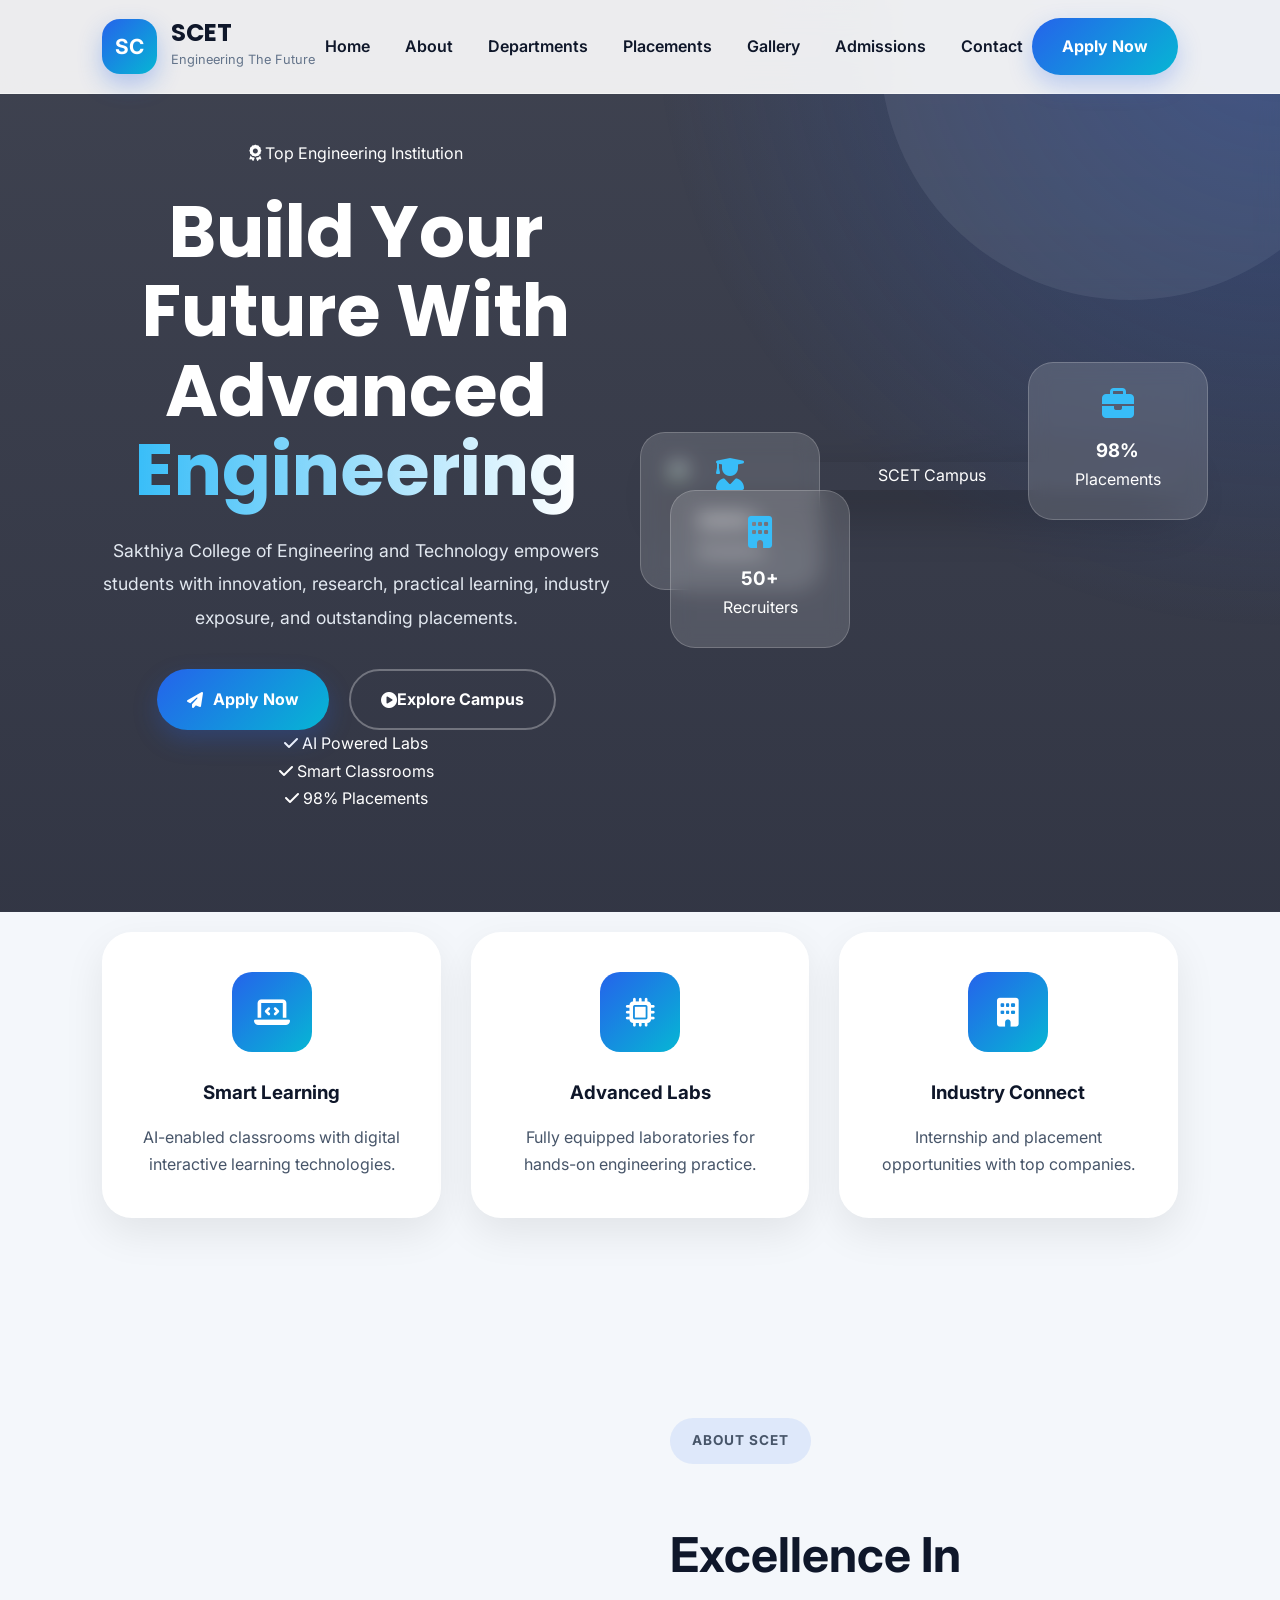
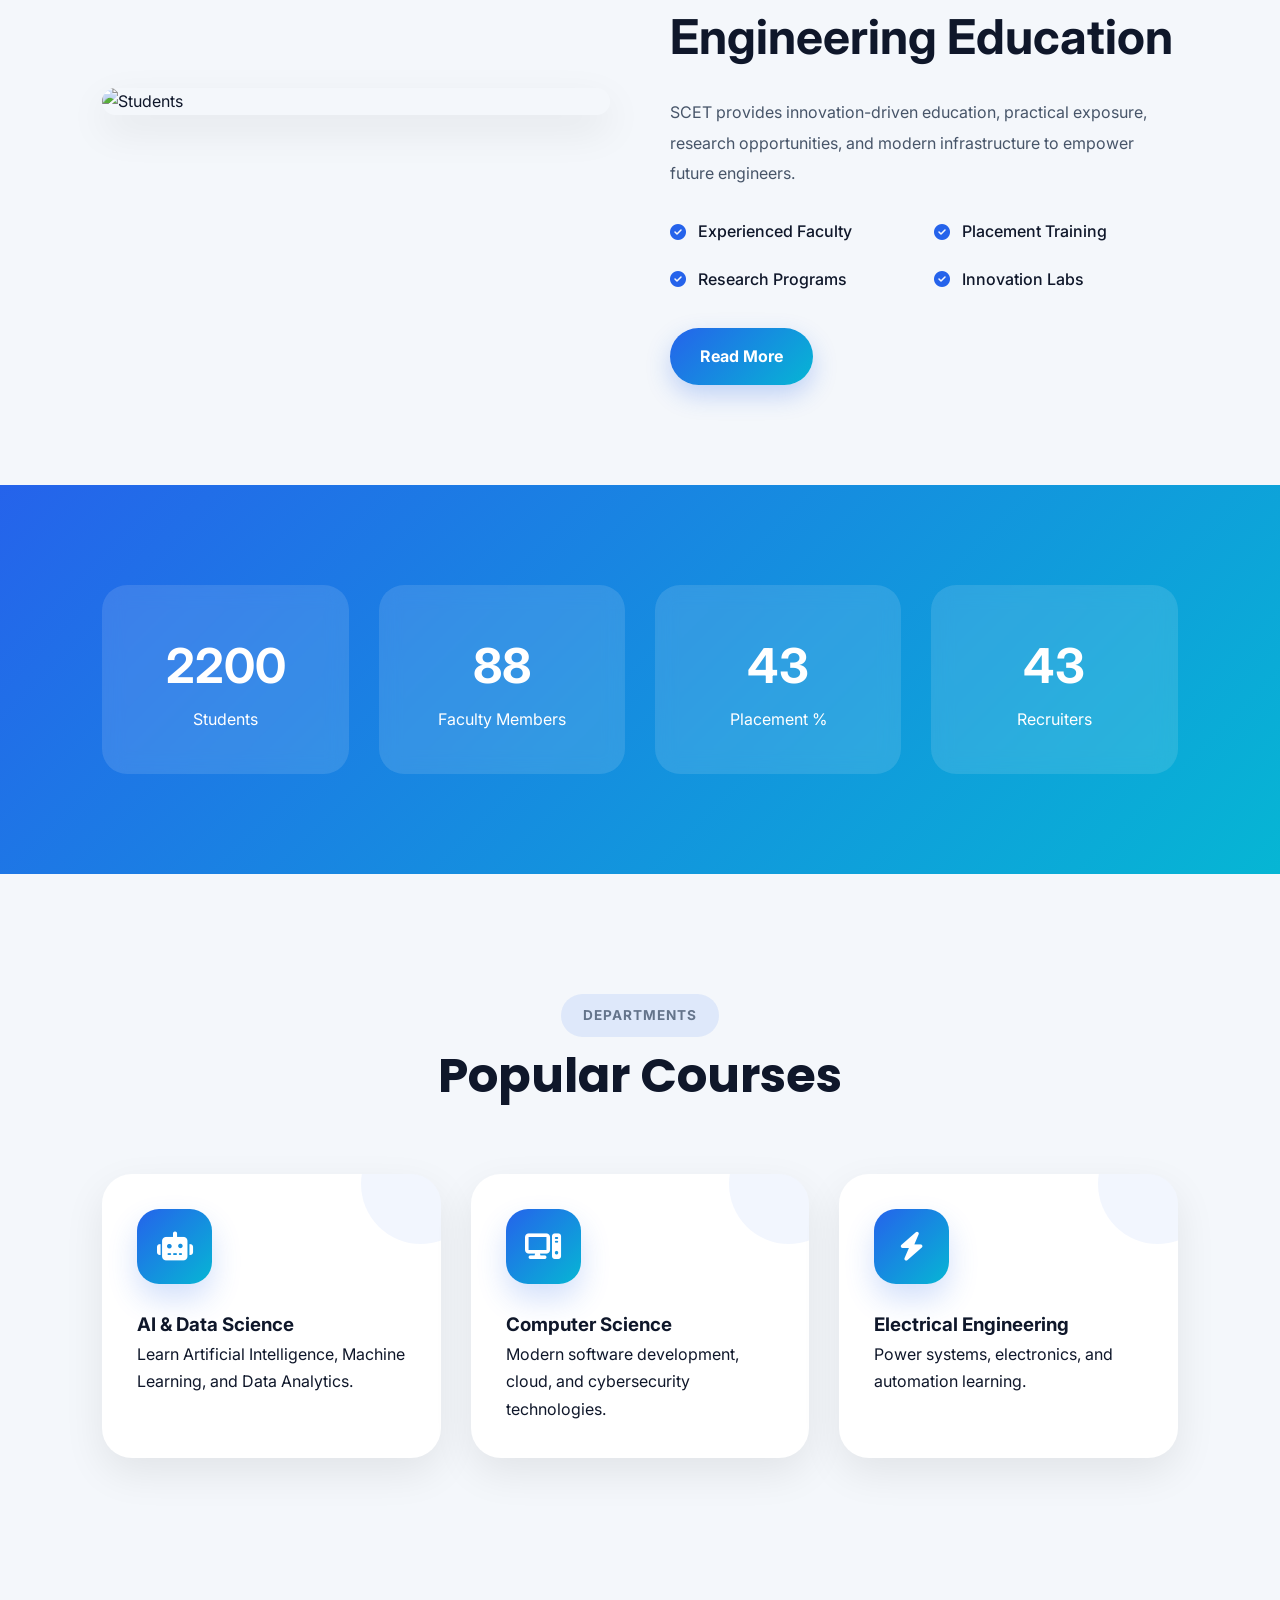
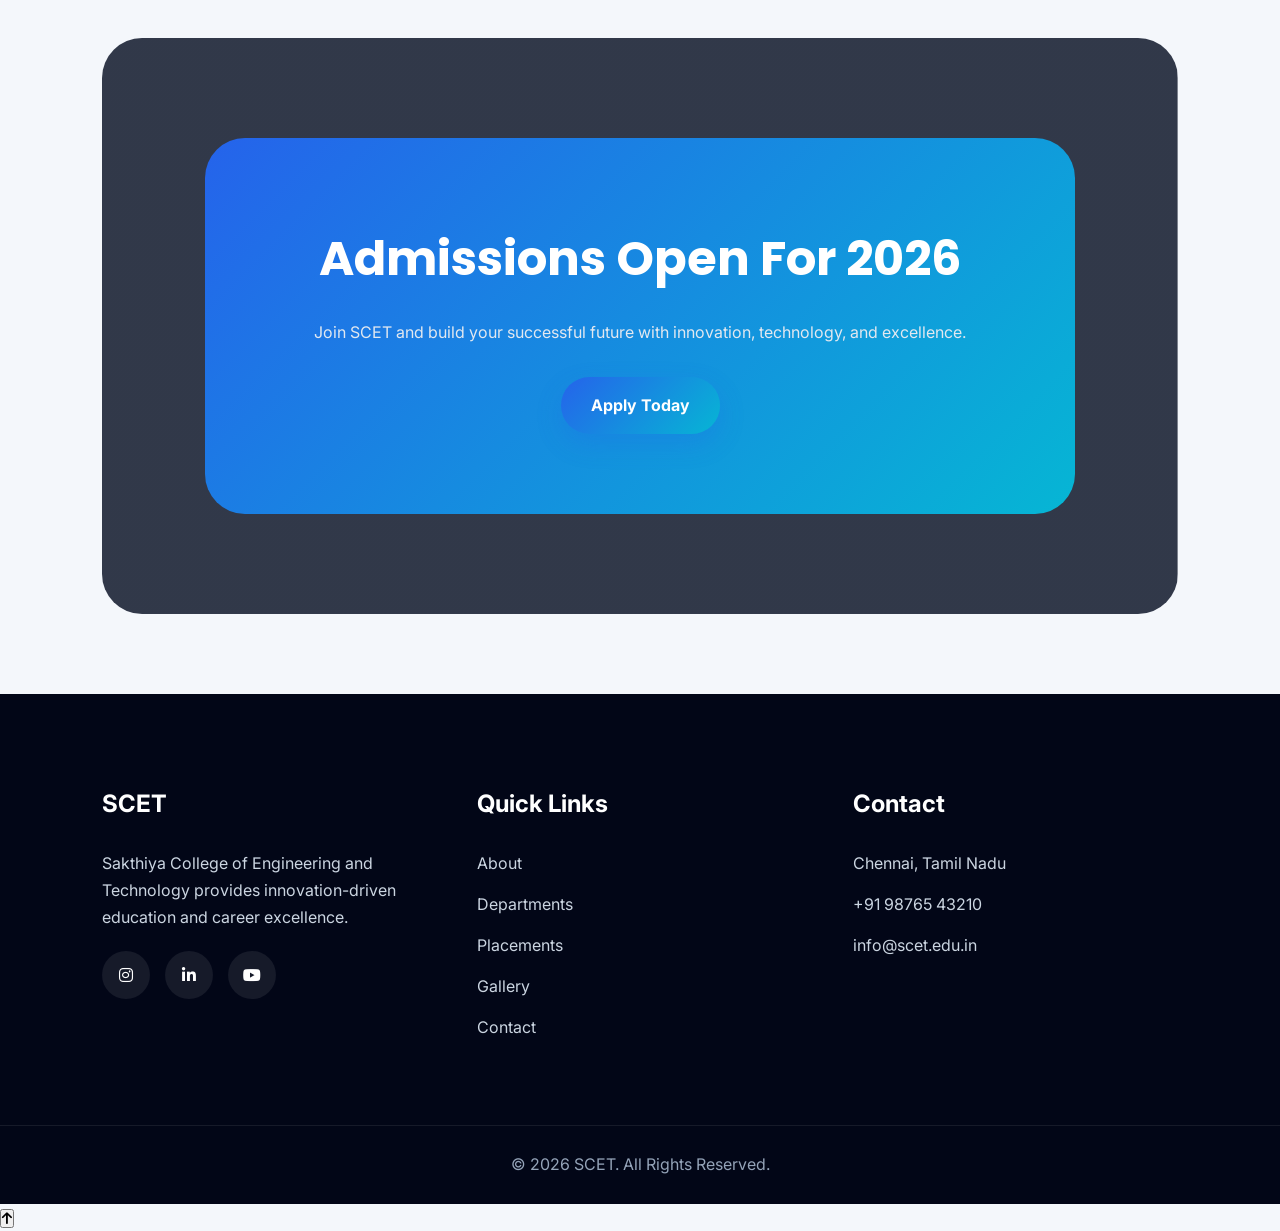
==== index.html @ e30949da "Add files via upload" ====
<!DOCTYPE html>
<html lang="en">

<head>

    <meta charset="UTF-8">

    <meta name="viewport"
        content="width=device-width, initial-scale=1.0">

    <title>SCET | Engineering The Future</title>

    <!-- GOOGLE FONTS -->

    <link rel="preconnect"
        href="https://fonts.googleapis.com">

    <link rel="preconnect"
        href="https://fonts.gstatic.com"
        crossorigin>

    <link href="https://fonts.googleapis.com/css2?family=Inter:wght@300;400;500;600;700;800&family=Poppins:wght@400;500;600;700;800&display=swap"
        rel="stylesheet">

    <!-- FONT AWESOME -->

    <link rel="stylesheet"
        href="https://cdnjs.cloudflare.com/ajax/libs/font-awesome/6.5.2/css/all.min.css">

    <!-- CSS -->

    <link rel="stylesheet"
        href="style.css">

</head>

<body>

    <!-- ================= LOADER ================= -->

    <div id="loader">

        <div class="loader-content">

            <div class="loader-circle"></div>

            <h2>SCET</h2>

        </div>

    </div>



    <!-- ================= HEADER ================= -->

    <header>

        <nav>

            <!-- LOGO -->

            <div class="logo">

                <div class="logo-circle">
                    SC
                </div>

                <div class="logo-text">

                    <h2>SCET</h2>

                    <span>Engineering The Future</span>

                </div>

            </div>

            <!-- NAVIGATION -->

            <ul class="nav-links">

                <li>
                    <a href="index.html"
                        class="active">
                        Home
                    </a>
                </li>

                <li>
                    <a href="about.html">
                        About
                    </a>
                </li>

                <li>
                    <a href="departments.html">
                        Departments
                    </a>
                </li>

                <li>
                    <a href="placements.html">
                        Placements
                    </a>
                </li>

                <li>
                    <a href="gallery.html">
                        Gallery
                    </a>
                </li>

                <li>
                    <a href="admissions.html">
                        Admissions
                    </a>
                </li>

                <li>
                    <a href="contact.html">
                        Contact
                    </a>
                </li>

            </ul>

            <!-- RIGHT -->

            <div class="nav-right">

                <a href="admissions.html"
                    class="nav-btn">

                    Apply Now

                </a>

                <div class="menu-toggle">

                    <i class="fa-solid fa-bars"></i>

                </div>

            </div>

        </nav>

    </header>



    <!-- ================= HERO ================= -->

    <section class="hero">

        <div class="hero-overlay"></div>

        <div class="hero-shape shape1"></div>

        <div class="hero-shape shape2"></div>

        <div class="hero-container">

            <!-- LEFT -->

            <div class="hero-content fade-up">

                <div class="hero-badge">

                    <i class="fa-solid fa-award"></i>

                    Top Engineering Institution

                </div>

                <h1>

                    Build Your Future
                    With Advanced
                    <span class="typing">
                        Engineering
                    </span>

                </h1>

                <p class="hero-description">

                    Sakthiya College of Engineering and Technology
                    empowers students with innovation,
                    research,
                    practical learning,
                    industry exposure,
                    and outstanding placements.

                </p>

                <div class="hero-buttons">

                    <a href="admissions.html"
                        class="primary-btn">

                        <i class="fa-solid fa-paper-plane"></i>

                        Apply Now

                    </a>

                    <a href="about.html"
                        class="secondary-btn">

                        <i class="fa-solid fa-circle-play"></i>

                        Explore Campus

                    </a>

                </div>

                <!-- HERO FEATURES -->

                <div class="hero-mini-features">

                    <div>

                        <i class="fa-solid fa-check"></i>

                        AI Powered Labs

                    </div>

                    <div>

                        <i class="fa-solid fa-check"></i>

                        Smart Classrooms

                    </div>

                    <div>

                        <i class="fa-solid fa-check"></i>

                        98% Placements

                    </div>

                </div>

            </div>



            <!-- RIGHT -->

            <div class="hero-image fade-up">

                <img src="https://images.unsplash.com/photo-1562774053-701939374585?q=80&w=1400&auto=format&fit=crop"
                    alt="SCET Campus">

                <!-- FLOATING CARD 1 -->

                <div class="glass-card card1">

                    <i class="fa-solid fa-user-graduate"></i>

                    <h3>
                        5000+
                    </h3>

                    <p>
                        Students
                    </p>

                </div>

                <!-- FLOATING CARD 2 -->

                <div class="glass-card card2">

                    <i class="fa-solid fa-briefcase"></i>

                    <h3>
                        98%
                    </h3>

                    <p>
                        Placements
                    </p>

                </div>

                <!-- FLOATING CARD 3 -->

                <div class="glass-card card3">

                    <i class="fa-solid fa-building"></i>

                    <h3>
                        50+
                    </h3>

                    <p>
                        Recruiters
                    </p>

                </div>

            </div>

        </div>

    </section>



    <!-- ================= FEATURES ================= -->

    <section class="features-section">

        <div class="feature-card fade-up">

            <div class="feature-icon">

                <i class="fa-solid fa-laptop-code"></i>

            </div>

            <h3>
                Smart Learning
            </h3>

            <p>

                AI-enabled classrooms with digital
                interactive learning technologies.

            </p>

        </div>

        <div class="feature-card fade-up">

            <div class="feature-icon">

                <i class="fa-solid fa-microchip"></i>

            </div>

            <h3>
                Advanced Labs
            </h3>

            <p>

                Fully equipped laboratories
                for hands-on engineering practice.

            </p>

        </div>

        <div class="feature-card fade-up">

            <div class="feature-icon">

                <i class="fa-solid fa-building"></i>

            </div>

            <h3>
                Industry Connect
            </h3>

            <p>

                Internship and placement opportunities
                with top companies.

            </p>

        </div>

    </section>



    <!-- ================= ABOUT ================= -->

    <section class="about-section">

        <div class="about-image fade-up">

            <img src="https://images.unsplash.com/photo-1523240795612-9a054b0db644?q=80&w=1200&auto=format&fit=crop"
                alt="Students">

        </div>

        <div class="about-content fade-up">

            <p class="section-tag">

                About SCET

            </p>

            <h2>

                Excellence In
                Engineering Education

            </h2>

            <p>

                SCET provides innovation-driven education,
                practical exposure,
                research opportunities,
                and modern infrastructure
                to empower future engineers.

            </p>

            <div class="about-list">

                <div>

                    <i class="fa-solid fa-circle-check"></i>

                    Experienced Faculty

                </div>

                <div>

                    <i class="fa-solid fa-circle-check"></i>

                    Placement Training

                </div>

                <div>

                    <i class="fa-solid fa-circle-check"></i>

                    Research Programs

                </div>

                <div>

                    <i class="fa-solid fa-circle-check"></i>

                    Innovation Labs

                </div>

            </div>

            <a href="about.html"
                class="primary-btn">

                Read More

            </a>

        </div>

    </section>



    <!-- ================= STATS ================= -->

    <section class="stats-section">

        <div class="stat-card fade-up">

            <h2 class="counter"
                data-target="5000">
                0
            </h2>

            <p>
                Students
            </p>

        </div>

        <div class="stat-card fade-up">

            <h2 class="counter"
                data-target="120">
                0
            </h2>

            <p>
                Faculty Members
            </p>

        </div>

        <div class="stat-card fade-up">

            <h2 class="counter"
                data-target="98">
                0
            </h2>

            <p>
                Placement %
            </p>

        </div>

        <div class="stat-card fade-up">

            <h2 class="counter"
                data-target="50">
                0
            </h2>

            <p>
                Recruiters
            </p>

        </div>

    </section>



    <!-- ================= COURSES ================= -->

    <section class="courses-section">

        <div class="section-header fade-up">

            <p class="section-tag">

                Departments

            </p>

            <h2>

                Popular Courses

            </h2>

        </div>

        <div class="courses-grid">

            <div class="course-card fade-up">

                <i class="fa-solid fa-robot"></i>

                <h3>
                    AI & Data Science
                </h3>

                <p>

                    Learn Artificial Intelligence,
                    Machine Learning,
                    and Data Analytics.

                </p>

            </div>

            <div class="course-card fade-up">

                <i class="fa-solid fa-computer"></i>

                <h3>
                    Computer Science
                </h3>

                <p>

                    Modern software development,
                    cloud,
                    and cybersecurity technologies.

                </p>

            </div>

            <div class="course-card fade-up">

                <i class="fa-solid fa-bolt"></i>

                <h3>
                    Electrical Engineering
                </h3>

                <p>

                    Power systems,
                    electronics,
                    and automation learning.

                </p>

            </div>

        </div>

    </section>



    <!-- ================= CTA ================= -->

    <section class="cta-section">

        <div class="cta-content fade-up">

            <h2>

                Admissions Open For 2026

            </h2>

            <p>

                Join SCET and build your successful future
                with innovation,
                technology,
                and excellence.

            </p>

            <a href="admissions.html"
                class="primary-btn">

                Apply Today

            </a>

        </div>

    </section>



    <!-- ================= FOOTER ================= -->

    <footer>

        <div class="footer-container">

            <!-- BOX -->

            <div class="footer-box">

                <h3>
                    SCET
                </h3>

                <p>

                    Sakthiya College of Engineering
                    and Technology provides
                    innovation-driven education
                    and career excellence.

                </p>

                <div class="social-icons">

                    <a href="https://www.instagram.com/sakthiya_dellibabu/">

                        <i class="fa-brands fa-instagram"></i>

                    </a>

                    <a href="https://www.linkedin.com/in/sakthiya-d-83a5b3386/">

                        <i class="fa-brands fa-linkedin-in"></i>

                    </a>

                    <a href="https://www.youtube.com/channel/UCGmQo13iZ839QArNrKTA0Eg">

                        <i class="fa-brands fa-youtube"></i>

                    </a>

                </div>

            </div>

            <!-- BOX -->

            <div class="footer-box">

                <h3>
                    Quick Links
                </h3>

                <a href="about.html">
                    About
                </a>

                <a href="departments.html">
                    Departments
                </a>

                <a href="placements.html">
                    Placements
                </a>

                <a href="gallery.html">
                    Gallery
                </a>

                <a href="contact.html">
                    Contact
                </a>

            </div>

            <!-- BOX -->

            <div class="footer-box">

                <h3>
                    Contact
                </h3>

                <p>
                    Chennai, Tamil Nadu
                </p>

                <p>
                    +91 98765 43210
                </p>

                <p>
                    info@scet.edu.in
                </p>

            </div>

        </div>

        <div class="footer-bottom">

            © <span id="year"></span>
            SCET. All Rights Reserved.

        </div>

    </footer>



    <!-- ================= SCROLL TOP ================= -->

    <button class="scroll-top">

        <i class="fa-solid fa-arrow-up"></i>

    </button>



    <!-- ================= JS ================= -->

    <script src="script.js"></script>

</body>

</html>
---- style.css ----
/* =========================================
   GOOGLE FONTS
========================================= */

@import url('https://fonts.googleapis.com/css2?family=Inter:wght@300;400;500;600;700;800&family=Poppins:wght@400;500;600;700;800&display=swap');



/* =========================================
   RESET
========================================= */

*{

    margin:0;

    padding:0;

    box-sizing:border-box;

    scroll-behavior:smooth;

}

html{

    overflow-x:hidden;

}

body{

    font-family:'Inter',sans-serif;

    background:#f8fafc;

    color:#0f172a;

    overflow-x:hidden;

    line-height:1.7;

}



/* =========================================
   ROOT
========================================= */

:root{

    --primary:#2563eb;

    --secondary:#0f172a;

    --white:#ffffff;

    --light:#f8fafc;

    --gray:#64748b;

    --border:#e2e8f0;

    --gradient:linear-gradient(135deg,#2563eb,#06b6d4);

    --shadow:0 15px 40px rgba(0,0,0,0.08);

}



/* =========================================
   GLOBAL
========================================= */

img{

    width:100%;

    display:block;

}

a{

    text-decoration:none;

}

ul{

    list-style:none;

}

section{

    padding:100px 8%;

}

.section-header{

    text-align:center;

    margin-bottom:70px;

}

.section-header h2{

    font-size:3rem;

    font-family:'Poppins',sans-serif;

    margin-top:10px;

}

.section-tag{

    display:inline-block;

    padding:10px 22px;

    border-radius:50px;

    background:rgba(37,99,235,0.1);

    color:var(--primary);

    font-size:0.9rem;

    font-weight:700;

    letter-spacing:1px;

    text-transform:uppercase;

}



/* =========================================
   HEADER
========================================= */

header{

    width:100%;

    position:fixed;

    top:0;

    left:0;

    z-index:1000;

    background:rgba(255,255,255,0.92);

    backdrop-filter:blur(14px);

    border-bottom:1px solid rgba(0,0,0,0.05);

    transition:0.4s;

}

header.scrolled{

    box-shadow:0 10px 30px rgba(0,0,0,0.08);

}

nav{

    display:flex;

    align-items:center;

    justify-content:space-between;

    padding:18px 8%;

}



/* =========================================
   LOGO
========================================= */

.logo{

    display:flex;

    align-items:center;

    gap:14px;

}

.logo-circle{

    width:58px;

    height:58px;

    border-radius:50%;

    background:var(--gradient);

    color:#fff;

    display:flex;

    align-items:center;

    justify-content:center;

    font-size:1.5rem;

    font-weight:700;

    box-shadow:0 12px 25px rgba(37,99,235,0.3);

}

.logo-text h2{

    font-size:2rem;

    line-height:1;

    font-family:'Poppins',sans-serif;

}

.logo-text span{

    color:var(--gray);

    font-size:0.95rem;

}



/* =========================================
   NAVIGATION
========================================= */

.nav-links{

    display:flex;

    align-items:center;

    gap:35px;

}

.nav-links a{

    color:var(--secondary);

    font-weight:600;

    transition:0.3s;

    position:relative;

}

.nav-links a:hover,

.nav-links a.active{

    color:var(--primary);

}

.nav-links a::after{

    content:"";

    position:absolute;

    left:0;

    bottom:-6px;

    width:0;

    height:2px;

    background:var(--primary);

    transition:0.4s;

}

.nav-links a:hover::after,

.nav-links a.active::after{

    width:100%;

}



/* =========================================
   BUTTONS
========================================= */

.primary-btn,

.nav-btn{

    display:inline-flex;

    align-items:center;

    justify-content:center;

    padding:15px 34px;

    border:none;

    border-radius:50px;

    background:var(--gradient);

    color:#fff;

    font-weight:600;

    cursor:pointer;

    transition:0.4s;

    position:relative;

    overflow:hidden;

}

.primary-btn:hover,

.nav-btn:hover{

    transform:translateY(-4px);

    box-shadow:0 15px 30px rgba(37,99,235,0.3);

}

.secondary-btn{

    padding:14px 32px;

    border-radius:50px;

    border:2px solid rgba(255,255,255,0.3);

    color:#fff;

    font-weight:600;

    transition:0.4s;

}

.secondary-btn:hover{

    background:#fff;

    color:#0f172a;

}



/* =========================================
   MOBILE MENU
========================================= */

.menu-toggle{

    display:none;

    font-size:1.8rem;

    cursor:pointer;

}



/* =========================================
   HERO
========================================= */

.hero{

    min-height:100vh;

    display:flex;

    align-items:center;

    justify-content:center;

    text-align:center;

    position:relative;

    overflow:hidden;

    padding-top:120px;

    background:
    linear-gradient(rgba(2,6,23,0.75),rgba(2,6,23,0.75)),
    url('https://images.unsplash.com/photo-1562774053-701939374585?q=80&w=1600&auto=format&fit=crop');

    background-size:cover;

    background-position:center;

    color:#fff;

}

.hero-content{

    max-width:900px;

    animation:fadeUp 1s ease;

}

.hero-content h1{

    font-size:5rem;

    line-height:1.1;

    margin:25px 0;

    font-family:'Poppins',sans-serif;

}

.hero-content h1 span{

    background:linear-gradient(135deg,#38bdf8,#2563eb);

    -webkit-background-clip:text;

    background-clip:text;

    -webkit-text-fill-color:transparent;

}

.hero-content p{

    max-width:750px;

    margin:auto;

    font-size:1.2rem;

    color:#e2e8f0;

    margin-bottom:40px;

}

.hero-buttons{

    display:flex;

    justify-content:center;

    gap:20px;

    flex-wrap:wrap;

}



/* =========================================
   PAGE HERO
========================================= */

.page-hero{

    padding-top:180px;

    padding-bottom:120px;

    background:var(--gradient);

    text-align:center;

    color:#fff;

}

.page-hero h1{

    font-size:4rem;

    margin:20px 0;

    font-family:'Poppins',sans-serif;

}

.page-hero p{

    max-width:700px;

    margin:auto;

}



/* =========================================
   GRIDS
========================================= */

.department-grid,

.process-grid,

.courses-grid,

.scholarship-grid,

.gallery-grid,

.faq-container,

.success-grid,

.recruiters-grid{

    display:grid;

    grid-template-columns:repeat(auto-fit,minmax(280px,1fr));

    gap:30px;

}



/* =========================================
   CARDS
========================================= */

.department-card,

.process-card,

.course-card,

.scholarship-card,

.faq-card,

.success-card,

.recruiter-card,

.gallery-card{

    background:#fff;

    border-radius:25px;

    padding:35px;

    box-shadow:var(--shadow);

    transition:0.4s;

}

.department-card:hover,

.process-card:hover,

.course-card:hover,

.scholarship-card:hover,

.faq-card:hover,

.success-card:hover,

.recruiter-card:hover{

    transform:translateY(-10px);

}



/* =========================================
   ICONS
========================================= */

.department-card i,

.process-card i,

.course-card i,

.scholarship-card i{

    width:75px;

    height:75px;

    border-radius:20px;

    background:var(--gradient);

    color:#fff;

    display:flex;

    align-items:center;

    justify-content:center;

    font-size:1.8rem;

    margin-bottom:25px;

}



/* =========================================
   ABOUT / CONTACT / ELIGIBILITY
========================================= */

.about-main-container,

.contact-container,

.eligibility-container{

    display:grid;

    grid-template-columns:repeat(auto-fit,minmax(320px,1fr));

    gap:50px;

    align-items:center;

}

.about-main-image img,

.eligibility-image img{

    border-radius:30px;

    box-shadow:var(--shadow);

}



/* =========================================
   FORMS
========================================= */

form{

    display:flex;

    flex-direction:column;

    gap:20px;

}

input,

textarea,

select{

    width:100%;

    padding:16px 20px;

    border:1px solid var(--border);

    border-radius:16px;

    outline:none;

    font-size:1rem;

    transition:0.3s;

}

input:focus,

textarea:focus,

select:focus{

    border-color:var(--primary);

    box-shadow:0 0 0 4px rgba(37,99,235,0.1);

}

.contact-form-box,

.application-form-box{

    background:#fff;

    padding:45px;

    border-radius:30px;

    box-shadow:var(--shadow);

}



/* =========================================
   CONTACT ITEMS
========================================= */

.contact-item{

    display:flex;

    gap:20px;

    margin-top:30px;

}

.contact-item i{

    width:65px;

    height:65px;

    border-radius:50%;

    background:var(--gradient);

    color:#fff;

    display:flex;

    align-items:center;

    justify-content:center;

    font-size:1.3rem;

}



/* =========================================
   GALLERY
========================================= */

.gallery-card{

    overflow:hidden;

    position:relative;

    padding:0;

}

.gallery-card img{

    height:320px;

    object-fit:cover;

    transition:0.5s;

}

.gallery-card:hover img{

    transform:scale(1.1);

}



/* =========================================
   CTA
========================================= */

.cta-section{

    background:var(--gradient);

    color:#fff;

    text-align:center;

    border-radius:40px;

    margin:80px 8%;

}

.cta-content h2{

    font-size:3rem;

    margin-bottom:20px;

}

.cta-content p{

    max-width:700px;

    margin:auto auto 30px;

}



/* =========================================
   FOOTER
========================================= */

footer{

    background:#0f172a;

    color:#fff;

    padding-top:90px;

}

.footer-container{

    display:grid;

    grid-template-columns:repeat(auto-fit,minmax(220px,1fr));

    gap:40px;

    padding:0 8% 60px;

}

.footer-box h3{

    margin-bottom:20px;

    font-size:1.5rem;

}

.footer-box p,

.footer-box a{

    color:#cbd5e1;

    margin-bottom:12px;

    display:block;

    transition:0.3s;

}

.footer-box a:hover{

    color:#fff;

    padding-left:5px;

}

.social-icons{

    display:flex;

    gap:15px;

    margin-top:20px;

}

.social-icons a{

    width:45px;

    height:45px;

    border-radius:50%;

    background:rgba(255,255,255,0.1);

    display:flex;

    align-items:center;

    justify-content:center;

    color:#fff;

    transition:0.3s;

}

.social-icons a:hover{

    background:var(--primary);

    transform:translateY(-5px);

}

.footer-bottom{

    border-top:1px solid rgba(255,255,255,0.1);

    text-align:center;

    padding:25px;

    color:#94a3b8;

}



/* =========================================
   ANIMATION
========================================= */

@keyframes fadeUp{

    from{

        opacity:0;

        transform:translateY(40px);

    }

    to{

        opacity:1;

        transform:translateY(0);

    }

}



/* =========================================
   RESPONSIVE
========================================= */

@media(max-width:992px){

    .nav-links{

        position:absolute;

        top:100%;

        right:-100%;

        width:280px;

        background:#fff;

        flex-direction:column;

        padding:40px;

        gap:25px;

        box-shadow:var(--shadow);

        transition:0.4s;

    }

    .nav-links.active{

        right:0;

    }

    .menu-toggle{

        display:block;

    }

    .nav-btn{

        display:none;

    }

    .hero-content h1{

        font-size:3.5rem;

    }

    .page-hero h1{

        font-size:3rem;

    }

}



@media(max-width:768px){

    section{

        padding:80px 6%;

    }

    .hero{

        padding-top:140px;

    }

    .hero-content h1{

        font-size:2.7rem;

    }

    .hero-content p{

        font-size:1rem;

    }

    .page-hero h1{

        font-size:2.4rem;

    }

    .cta-content h2{

        font-size:2.2rem;

    }

}



@media(max-width:576px){

    .hero-content h1{

        font-size:2.2rem;

    }

    .section-header h2{

        font-size:2rem;

    }

    .cta-content h2{

        font-size:1.8rem;

    }

    .contact-form-box,

    .application-form-box,

    .department-card,

    .process-card,

    .course-card,

    .scholarship-card{

        padding:25px;

    }

}

/* ================= GOOGLE FONT ================= */

@import url('https://fonts.googleapis.com/css2?family=Poppins:wght@300;400;500;600;700;800&display=swap');



/* ================= RESET ================= */

*{
    margin:0;
    padding:0;
    box-sizing:border-box;
    scroll-behavior:smooth;
}



/* ================= ROOT ================= */

:root{

    --primary:#2563eb;

    --secondary:#0f172a;

    --white:#ffffff;

    --light:#f8fafc;

    --text:#475569;

    --border:#e2e8f0;

    --gradient:linear-gradient(135deg,#2563eb,#06b6d4);

    --shadow:0 10px 30px rgba(0,0,0,0.1);

}



/* ================= BODY ================= */

body{

    font-family:'Poppins',sans-serif;

    background:var(--light);

    color:var(--secondary);

    overflow-x:hidden;

}



/* ================= GLOBAL ================= */

img{

    width:100%;

    display:block;

}

a{

    text-decoration:none;

}

ul{

    list-style:none;

}

section{

    padding:100px 8%;

}



/* ================= HEADER ================= */

.header{

    position:fixed;

    top:0;

    left:0;

    width:100%;

    z-index:1000;

    background:rgba(255,255,255,0.92);

    backdrop-filter:blur(10px);

    border-bottom:1px solid rgba(255,255,255,0.2);

}

.navbar{

    display:flex;

    align-items:center;

    justify-content:space-between;

    padding:18px 8%;

}



/* ================= LOGO ================= */

.logo{

    display:flex;

    align-items:center;

    gap:14px;

}

.logo-circle{

    width:55px;

    height:55px;

    border-radius:50%;

    background:var(--gradient);

    display:flex;

    align-items:center;

    justify-content:center;

    color:white;

    font-weight:700;

    font-size:1.3rem;

}

.logo-text h2{

    font-size:1.7rem;

}

.logo-text span{

    color:var(--text);

    font-size:0.9rem;

}



/* ================= NAV LINKS ================= */

.nav-links{

    display:flex;

    gap:35px;

}

.nav-links a{

    color:var(--secondary);

    font-weight:600;

    transition:0.3s;

    position:relative;

}

.nav-links a::after{

    content:"";

    position:absolute;

    width:0;

    height:2px;

    background:var(--primary);

    left:0;

    bottom:-6px;

    transition:0.3s;

}

.nav-links a:hover::after,
.nav-links a.active::after{

    width:100%;

}

.nav-links a:hover,
.nav-links a.active{

    color:var(--primary);

}



/* ================= BUTTONS ================= */

.nav-btn,
.primary-btn,
.secondary-btn{

    padding:14px 32px;

    border-radius:50px;

    display:inline-block;

    font-weight:600;

    transition:0.4s;

}

.nav-btn,
.primary-btn{

    background:var(--gradient);

    color:white;

}

.secondary-btn{

    border:2px solid white;

    color:white;

}

.nav-btn:hover,
.primary-btn:hover{

    transform:translateY(-5px);

    box-shadow:0 10px 25px rgba(37,99,235,0.3);

}

.secondary-btn:hover{

    background:white;

    color:var(--secondary);

}



/* ================= MENU ================= */

.menu-toggle{

    display:none;

    font-size:1.5rem;

    cursor:pointer;

}



/* ================= HERO ================= */

.hero{

    min-height:100vh;

    display:flex;

    align-items:center;

    position:relative;

    overflow:hidden;

    background:linear-gradient(to right,#0f172a,#1e293b);

}

.hero-overlay{

    position:absolute;

    inset:0;

    background:
    radial-gradient(circle at top right,
    rgba(37,99,235,0.3),
    transparent 40%);

}

.hero-container{

    width:100%;

    display:grid;

    grid-template-columns:repeat(auto-fit,minmax(320px,1fr));

    align-items:center;

    gap:60px;

    position:relative;

    z-index:2;

}



/* HERO CONTENT */

.hero-content{

    color:white;

}

.hero-tag{

    display:inline-block;

    background:rgba(255,255,255,0.12);

    padding:10px 20px;

    border-radius:30px;

    margin-bottom:25px;

    backdrop-filter:blur(10px);

}

.hero-content h1{

    font-size:4.5rem;

    line-height:1.2;

    margin-bottom:25px;

}

.hero-content h1 span{

    color:#38bdf8;

}

.hero-description{

    color:#cbd5e1;

    line-height:1.9;

    margin-bottom:35px;

    font-size:1.05rem;

}

.hero-buttons{

    display:flex;

    gap:20px;

    flex-wrap:wrap;

}



/* HERO IMAGE */

.hero-image{

    position:relative;

}

.hero-image img{

    border-radius:35px;

    box-shadow:0 20px 50px rgba(0,0,0,0.3);

}



/* GLASS CARDS */

.glass-card{

    position:absolute;

    background:rgba(255,255,255,0.15);

    backdrop-filter:blur(10px);

    border:1px solid rgba(255,255,255,0.2);

    padding:25px;

    border-radius:25px;

    color:white;

    text-align:center;

    width:180px;

    animation:float 4s ease-in-out infinite;

}

.glass-card i{

    font-size:2rem;

    color:#38bdf8;

    margin-bottom:15px;

}

.card1{

    top:-30px;

    left:-30px;

}

.card2{

    bottom:-30px;

    right:-30px;

}



/* FLOAT */

@keyframes float{

    0%{
        transform:translateY(0);
    }

    50%{
        transform:translateY(-10px);
    }

    100%{
        transform:translateY(0);
    }

}



/* ================= FEATURES ================= */

.features-section{

    display:grid;

    grid-template-columns:repeat(auto-fit,minmax(280px,1fr));

    gap:30px;

    margin-top:-80px;

    position:relative;

    z-index:10;

}

.feature-card{

    background:white;

    padding:40px;

    border-radius:30px;

    box-shadow:var(--shadow);

    transition:0.4s;

    text-align:center;

}

.feature-card:hover{

    transform:translateY(-10px);

}

.feature-card i{

    width:80px;

    height:80px;

    border-radius:20px;

    background:var(--gradient);

    color:white;

    display:flex;

    align-items:center;

    justify-content:center;

    font-size:1.8rem;

    margin:auto auto 25px;

}

.feature-card h3{

    margin-bottom:15px;

}

.feature-card p{

    color:var(--text);

}



/* ================= ABOUT ================= */

.about-section{

    display:grid;

    grid-template-columns:repeat(auto-fit,minmax(320px,1fr));

    gap:60px;

    align-items:center;

}

.about-image img{

    border-radius:30px;

    box-shadow:var(--shadow);

}

.section-tag{

    color:var(--primary);

    font-weight:700;

    letter-spacing:1px;

    text-transform:uppercase;

}

.about-content h2{

    font-size:3rem;

    margin:20px 0;

}

.about-content p{

    color:var(--text);

    line-height:1.9;

    margin-bottom:30px;

}

.about-list{

    display:grid;

    grid-template-columns:repeat(2,1fr);

    gap:20px;

    margin-bottom:35px;

}

.about-list div{

    display:flex;

    align-items:center;

    gap:12px;

    font-weight:500;

}

.about-list i{

    color:var(--primary);

}



/* ================= STATS ================= */

.stats-section{

    background:var(--gradient);

    display:grid;

    grid-template-columns:repeat(auto-fit,minmax(220px,1fr));

    gap:30px;

}

.stat-card{

    text-align:center;

    color:white;

    background:rgba(255,255,255,0.12);

    padding:40px;

    border-radius:25px;

    backdrop-filter:blur(10px);

}

.stat-card h2{

    font-size:3rem;

}



/* ================= CTA ================= */

.cta-section{

    text-align:center;

}

.cta-content{

    background:var(--gradient);

    padding:80px 40px;

    border-radius:40px;

    color:white;

}

.cta-content h2{

    font-size:3rem;

    margin-bottom:20px;

}

.cta-content p{

    max-width:700px;

    margin:auto auto 30px;

}



/* ================= FOOTER ================= */

footer{

    background:#0f172a;

    color:white;

    padding-top:80px;

}

.footer-container{

    display:grid;

    grid-template-columns:repeat(auto-fit,minmax(220px,1fr));

    gap:40px;

    padding:0 8% 60px;

}

.footer-box h3{

    margin-bottom:20px;

}

.footer-box p,
.footer-box a{

    color:#cbd5e1;

    margin-bottom:12px;

    display:block;

}

.footer-box a:hover{

    color:white;

}

.footer-bottom{

    border-top:1px solid rgba(255,255,255,0.1);

    padding:25px;

    text-align:center;

    color:#94a3b8;

}



/* ================= RESPONSIVE ================= */

@media(max-width:992px){

    .nav-links{

        position:absolute;

        top:100%;

        right:-100%;

        flex-direction:column;

        width:280px;

        background:white;

        padding:40px;

        transition:0.4s;

        box-shadow:var(--shadow);

    }

    .nav-links.active{

        right:0;

    }

    .menu-toggle{

        display:block;

    }

    .nav-btn{

        display:none;

    }

    .hero-content h1{

        font-size:3rem;

    }

}



@media(max-width:768px){

    section{

        padding:80px 6%;

    }

    .hero{

        padding-top:120px;

    }

    .hero-content{

        text-align:center;

    }

    .hero-buttons{

        justify-content:center;

    }

    .hero-content h1{

        font-size:2.5rem;

    }

    .about-content h2{

        font-size:2.2rem;

    }

    .cta-content h2{

        font-size:2.2rem;

    }

    .about-list{

        grid-template-columns:1fr;

    }

}



@media(max-width:576px){

    .hero-content h1{

        font-size:2rem;

    }

    .glass-card{

        display:none;

    }

    .cta-content h2{

        font-size:1.8rem;

    }

}

/* =========================================
   GOOGLE FONTS
========================================= */

@import url('https://fonts.googleapis.com/css2?family=Inter:wght@300;400;500;600;700;800&family=Poppins:wght@400;500;600;700;800&display=swap');

/* =========================================
   RESET
========================================= */

*{
    margin:0;
    padding:0;
    box-sizing:border-box;
    scroll-behavior:smooth;
}

html{
    overflow-x:hidden;
}

body{
    font-family:'Inter',sans-serif;
    background:#f4f7fb;
    color:#0f172a;
    overflow-x:hidden;
    line-height:1.7;
}

/* =========================================
   ROOT VARIABLES
========================================= */

:root{

    --primary:#2563eb;
    --secondary:#0f172a;
    --light:#f8fafc;
    --white:#ffffff;
    --gray:#64748b;
    --border:#e2e8f0;

    --gradient:
    linear-gradient(135deg,#2563eb,#06b6d4);

    --shadow:
    0 15px 40px rgba(0,0,0,0.08);

}

/* =========================================
   GLOBAL
========================================= */

img{
    width:100%;
    display:block;
}

a{
    text-decoration:none;
}

ul{
    list-style:none;
}

section{
    padding:100px 8%;
}

.section-header{
    text-align:center;
    margin-bottom:70px;
}

.section-tag{
    display:inline-block;
    background:rgba(37,99,235,0.1);
    color:var(--primary);
    padding:10px 22px;
    border-radius:50px;
    font-size:0.85rem;
    font-weight:700;
    text-transform:uppercase;
    letter-spacing:1px;
    margin-bottom:18px;
}

.section-header h2{
    font-size:3rem;
    font-family:'Poppins',sans-serif;
    line-height:1.2;
    color:var(--secondary);
}

.section-header p{
    max-width:700px;
    margin:20px auto 0;
    color:var(--gray);
}

/* =========================================
   CUSTOM SCROLLBAR
========================================= */

::-webkit-scrollbar{
    width:10px;
}

::-webkit-scrollbar-track{
    background:#e2e8f0;
}

::-webkit-scrollbar-thumb{
    background:var(--gradient);
    border-radius:20px;
}

/* =========================================
   HEADER
========================================= */

header{
    width:100%;
    position:fixed;
    top:0;
    left:0;
    z-index:1000;
    transition:0.4s;
    background:rgba(255,255,255,0.9);
    backdrop-filter:blur(16px);
    border-bottom:1px solid rgba(255,255,255,0.4);
}

header.sticky{
    box-shadow:0 10px 30px rgba(0,0,0,0.08);
}

nav{
    display:flex;
    align-items:center;
    justify-content:space-between;
    padding:18px 8%;
}

/* =========================================
   LOGO
========================================= */

.logo{
    display:flex;
    align-items:center;
    gap:14px;
}

.logo-circle{
    width:55px;
    height:55px;
    border-radius:18px;
    background:var(--gradient);
    display:flex;
    align-items:center;
    justify-content:center;
    color:#fff;
    font-weight:700;
    font-size:1.3rem;
    box-shadow:0 10px 25px rgba(37,99,235,0.3);
}

.logo-text h2{
    font-size:1.5rem;
    font-family:'Poppins',sans-serif;
    line-height:1;
    color:#0f172a;
}

.logo-text span{
    font-size:0.8rem;
    color:var(--gray);
}

/* =========================================
   NAVIGATION
========================================= */

.nav-links{
    display:flex;
    align-items:center;
    gap:35px;
}

.nav-links a{
    color:#0f172a;
    font-weight:600;
    position:relative;
    transition:0.3s;
}

.nav-links a:hover,
.nav-links a.active{
    color:var(--primary);
}

.nav-links a::after{
    content:"";
    position:absolute;
    left:0;
    bottom:-8px;
    width:0;
    height:3px;
    border-radius:20px;
    background:var(--gradient);
    transition:0.4s;
}

.nav-links a:hover::after,
.nav-links a.active::after{
    width:100%;
}

/* =========================================
   BUTTONS
========================================= */

.primary-btn,
.nav-btn{
    display:inline-flex;
    align-items:center;
    justify-content:center;
    gap:10px;
    padding:15px 30px;
    border:none;
    border-radius:50px;
    background:var(--gradient);
    color:#fff;
    font-weight:700;
    cursor:pointer;
    transition:0.4s;
    box-shadow:0 10px 25px rgba(37,99,235,0.25);
}

.primary-btn:hover,
.nav-btn:hover{
    transform:translateY(-5px);
    box-shadow:0 18px 35px rgba(37,99,235,0.3);
}

/* =========================================
   MOBILE MENU
========================================= */

.menu-toggle{
    display:none;
    font-size:1.5rem;
    cursor:pointer;
    color:#0f172a;
}

/* =========================================
   HERO SECTION
========================================= */

.hero{
    min-height:100vh;
    display:flex;
    align-items:center;
    position:relative;
    overflow:hidden;
    background:
    linear-gradient(rgba(2,6,23,0.75),rgba(2,6,23,0.8)),
    url('https://images.unsplash.com/photo-1523050854058-8df90110c9f1?q=80&w=1600&auto=format&fit=crop');
    background-size:cover;
    background-position:center;
    padding:140px 8% 100px;
}

.hero::before{
    content:"";
    position:absolute;
    width:500px;
    height:500px;
    background:rgba(255,255,255,0.08);
    border-radius:50%;
    top:-200px;
    right:-100px;
    backdrop-filter:blur(10px);
}

.hero-container{
    display:grid;
    grid-template-columns:repeat(auto-fit,minmax(320px,1fr));
    gap:60px;
    align-items:center;
    width:100%;
    position:relative;
    z-index:2;
}

.hero-content h1{
    font-size:4.5rem;
    line-height:1.1;
    color:#fff;
    font-family:'Poppins',sans-serif;
    margin-bottom:25px;
}

.hero-content h1 span{
    background:linear-gradient(to right,#38bdf8,#ffffff);
    -webkit-background-clip:text;
    background-clip:text;
    -webkit-text-fill-color:transparent;
}

.hero-content p{
    font-size:1.1rem;
    color:#e2e8f0;
    max-width:650px;
    margin-bottom:35px;
}

.hero-buttons{
    display:flex;
    gap:20px;
    flex-wrap:wrap;
}

.secondary-btn{
    display:inline-flex;
    align-items:center;
    justify-content:center;
    padding:15px 30px;
    border-radius:50px;
    border:2px solid rgba(255,255,255,0.3);
    color:#fff;
    font-weight:700;
    transition:0.4s;
}

.secondary-btn:hover{
    background:#fff;
    color:#0f172a;
}

.hero-card{
    background:rgba(255,255,255,0.1);
    backdrop-filter:blur(18px);
    border:1px solid rgba(255,255,255,0.2);
    padding:40px;
    border-radius:30px;
    color:#fff;
    box-shadow:var(--shadow);
}

.hero-card h3{
    font-size:1.8rem;
    margin-bottom:20px;
}

.hero-stats{
    display:grid;
    grid-template-columns:repeat(2,1fr);
    gap:20px;
    margin-top:30px;
}

.hero-stat{
    background:rgba(255,255,255,0.08);
    padding:20px;
    border-radius:20px;
    text-align:center;
}

.hero-stat h2{
    font-size:2rem;
}

/* =========================================
   PAGE HERO
========================================= */

.page-hero{
    padding-top:180px;
    padding-bottom:120px;
    text-align:center;
    background:
    linear-gradient(rgba(15,23,42,0.8),rgba(15,23,42,0.8)),
    url('https://images.unsplash.com/photo-1498243691581-b145c3f54a5a?q=80&w=1400&auto=format&fit=crop');
    background-size:cover;
    background-position:center;
    color:#fff;
}

.page-hero-content h1{
    font-size:4rem;
    font-family:'Poppins',sans-serif;
    margin:20px 0;
}

.page-hero-content p{
    max-width:750px;
    margin:auto;
    color:#e2e8f0;
    font-size:1.1rem;
}

/* =========================================
   CARD DESIGN
========================================= */

.department-card,
.facility-card,
.vision-card,
.why-card,
.achievement-card,
.success-card,
.course-card,
.process-card,
.scholarship-card,
.faq-card,
.contact-form-box,
.application-form-box,
.recruiter-card,
.placement-stat-card{
    background:#fff;
    border-radius:30px;
    padding:35px;
    box-shadow:var(--shadow);
    transition:0.4s;
    position:relative;
    overflow:hidden;
}

.department-card::before,
.facility-card::before,
.vision-card::before,
.why-card::before,
.course-card::before,
.process-card::before,
.scholarship-card::before{
    content:"";
    position:absolute;
    width:120px;
    height:120px;
    background:rgba(37,99,235,0.06);
    border-radius:50%;
    top:-50px;
    right:-40px;
}

.department-card:hover,
.facility-card:hover,
.vision-card:hover,
.why-card:hover,
.achievement-card:hover,
.success-card:hover,
.course-card:hover,
.process-card:hover,
.scholarship-card:hover,
.recruiter-card:hover,
.faq-card:hover{
    transform:translateY(-12px);
}

/* =========================================
   GRID
========================================= */

.department-grid,
.facilities-grid,
.why-choose-grid,
.success-grid,
.process-grid,
.courses-grid,
.scholarship-grid,
.gallery-grid,
.recruiters-grid,
.faq-container{
    display:grid;
    grid-template-columns:repeat(auto-fit,minmax(280px,1fr));
    gap:30px;
}

/* =========================================
   ICONS
========================================= */

.department-icon,
.facility-card i,
.vision-card i,
.why-card i,
.course-card i,
.scholarship-card i{
    width:75px;
    height:75px;
    border-radius:22px;
    background:var(--gradient);
    color:#fff;
    display:flex;
    align-items:center;
    justify-content:center;
    font-size:1.8rem;
    margin-bottom:25px;
    box-shadow:0 15px 30px rgba(37,99,235,0.2);
}

/* =========================================
   ABOUT SECTIONS
========================================= */

.about-main-container,
.training-container,
.research-container,
.campus-life-container,
.eligibility-container,
.contact-container,
.internship-container{
    display:grid;
    grid-template-columns:repeat(auto-fit,minmax(320px,1fr));
    gap:60px;
    align-items:center;
}

.about-main-image img,
.training-image img,
.research-image img,
.campus-life-image img,
.eligibility-image img,
.internship-image img{
    border-radius:35px;
    box-shadow:var(--shadow);
}

.about-main-content h2,
.training-content h2,
.research-content h2,
.campus-life-content h2,
.eligibility-content h2{
    font-size:3rem;
    margin:20px 0;
    font-family:'Poppins',sans-serif;
}

.about-main-content p,
.training-content p,
.research-content p,
.campus-life-content p,
.eligibility-content p{
    color:var(--gray);
    margin-bottom:20px;
}

/* =========================================
   ACHIEVEMENTS
========================================= */

.achievement-container,
.placement-stats-container{
    display:grid;
    grid-template-columns:repeat(auto-fit,minmax(220px,1fr));
    gap:30px;
}

.achievement-card,
.placement-stat-card{
    text-align:center;
}

.achievement-card h2,
.placement-stat-card h2{
    font-size:3rem;
    color:var(--primary);
    margin-bottom:10px;
}

/* =========================================
   GALLERY
========================================= */

.gallery-card{
    position:relative;
    overflow:hidden;
    border-radius:30px;
}

.gallery-card img{
    height:320px;
    object-fit:cover;
    transition:0.6s;
}

.gallery-card:hover img{
    transform:scale(1.1);
}

.gallery-overlay{
    position:absolute;
    inset:0;
    background:linear-gradient(rgba(15,23,42,0.2),rgba(15,23,42,0.85));
    display:flex;
    align-items:flex-end;
    padding:30px;
    opacity:0;
    transition:0.4s;
}

.gallery-card:hover .gallery-overlay{
    opacity:1;
}

.gallery-overlay h3{
    color:#fff;
    font-size:1.5rem;
}

/* =========================================
   FORMS
========================================= */

form{
    display:flex;
    flex-direction:column;
    gap:20px;
}

input,
textarea,
select{
    width:100%;
    padding:18px 20px;
    border-radius:18px;
    border:1px solid #dbe4ee;
    outline:none;
    font-size:1rem;
    background:#f8fafc;
    transition:0.3s;
    font-family:'Inter',sans-serif;
}

input:focus,
textarea:focus,
select:focus{
    border-color:var(--primary);
    background:#fff;
    box-shadow:0 0 0 4px rgba(37,99,235,0.1);
}

textarea{
    resize:none;
}

/* =========================================
   CONTACT
========================================= */

.contact-item{
    display:flex;
    gap:20px;
    margin-top:30px;
}

.contact-item i{
    min-width:60px;
    height:60px;
    border-radius:18px;
    background:var(--gradient);
    color:#fff;
    display:flex;
    align-items:center;
    justify-content:center;
    font-size:1.2rem;
}

/* =========================================
   FAQ
========================================= */

.faq-card h3{
    margin-bottom:15px;
    color:#0f172a;
}

/* =========================================
   CTA
========================================= */

.cta-section{
    margin:80px 8%;
    border-radius:40px;
    background:
    linear-gradient(rgba(15,23,42,0.85),rgba(15,23,42,0.85)),
    url('https://images.unsplash.com/photo-1522202176988-66273c2fd55f?q=80&w=1400&auto=format&fit=crop');
    background-size:cover;
    background-position:center;
    text-align:center;
    color:#fff;
}

.cta-content h2{
    font-size:3rem;
    margin-bottom:20px;
    font-family:'Poppins',sans-serif;
}

.cta-content p{
    max-width:700px;
    margin:auto auto 30px;
    color:#e2e8f0;
}

/* =========================================
   FOOTER
========================================= */

footer{
    background:#020617;
    color:#fff;
    padding-top:90px;
}

.footer-container{
    display:grid;
    grid-template-columns:repeat(auto-fit,minmax(240px,1fr));
    gap:50px;
    padding:0 8% 70px;
}

.footer-box h3{
    margin-bottom:25px;
    font-size:1.5rem;
}

.footer-box p,
.footer-box a{
    color:#cbd5e1;
    margin-bottom:14px;
    display:block;
    transition:0.3s;
}

.footer-box a:hover{
    color:#38bdf8;
    padding-left:5px;
}

.social-icons{
    display:flex;
    gap:15px;
    margin-top:20px;
}

.social-icons a{
    width:48px;
    height:48px;
    border-radius:50%;
    background:rgba(255,255,255,0.08);
    display:flex;
    align-items:center;
    justify-content:center;
    color:#fff;
    transition:0.4s;
}

.social-icons a:hover{
    background:var(--gradient);
    transform:translateY(-5px);
}

.footer-bottom{
    text-align:center;
    padding:25px;
    border-top:1px solid rgba(255,255,255,0.08);
    color:#94a3b8;
}

/* =========================================
   ANIMATIONS
========================================= */

.fade-up{
    opacity:0;
    transform:translateY(40px);
    transition:1s;
}

.fade-up.show{
    opacity:1;
    transform:translateY(0);
}

/* =========================================
   RESPONSIVE
========================================= */

@media(max-width:1100px){

    .hero-content h1{
        font-size:3.5rem;
    }

}

@media(max-width:992px){

    .nav-links{
        position:absolute;
        top:100%;
        right:-100%;
        width:300px;
        background:#fff;
        flex-direction:column;
        align-items:flex-start;
        padding:40px;
        gap:25px;
        box-shadow:var(--shadow);
        transition:0.4s;
    }

    .nav-links.active{
        right:0;
    }

    .menu-toggle{
        display:block;
    }

    .nav-btn{
        display:none;
    }

    .hero-content h1{
        font-size:3rem;
    }

    .page-hero-content h1{
        font-size:3rem;
    }

    .section-header h2{
        font-size:2.4rem;
    }

}

@media(max-width:768px){

    section{
        padding:80px 6%;
    }

    nav{
        padding:18px 6%;
    }

    .hero{
        text-align:center;
    }

    .hero-buttons{
        justify-content:center;
    }

    .hero-content h1{
        font-size:2.5rem;
    }

    .page-hero-content h1{
        font-size:2.4rem;
    }

    .section-header h2{
        font-size:2rem;
    }

    .cta-content h2{
        font-size:2.2rem;
    }

}

@media(max-width:576px){

    .hero-content h1{
        font-size:2rem;
    }

    .page-hero-content h1{
        font-size:1.9rem;
    }

    .section-header h2{
        font-size:1.8rem;
    }

    .cta-content h2{
        font-size:1.8rem;
    }

    .hero-card{
        padding:25px;
    }

    .department-card,
    .facility-card,
    .vision-card,
    .why-card,
    .achievement-card,
    .success-card,
    .course-card,
    .process-card,
    .scholarship-card,
    .faq-card,
    .contact-form-box,
    .application-form-box{
        padding:25px;
    }

}

.fade-up{
    opacity:0;
    transform:translateY(40px);
    transition:1s;
}

.fade-up.show{
    opacity:1;
    transform:translateY(0);
}

#loader{
    position:fixed;
    inset:0;
    background:#fff;
    z-index:99999;
    display:flex;
    align-items:center;
    justify-content:center;
}

.spinner{
    width:60px;
    height:60px;
    border:5px solid #ddd;
    border-top:5px solid #2563eb;
    border-radius:50%;
    animation:spin 1s linear infinite;
}

@keyframes spin{
    100%{
        transform:rotate(360deg);
    }
}

/* =========================================
   SUCCESS IN NUMBERS
========================================= */

.achievement-section{
    position:relative;
    padding:100px 8%;
    background:linear-gradient(
        135deg,
        #0f172a,
        #111827
    );
    overflow:hidden;
    text-align:center;
}

.achievement-bg-circle{
    position:absolute;
    border-radius:50%;
    background:rgba(255,255,255,0.05);
    z-index:0;
}

.circle1{
    width:300px;
    height:300px;
    top:-120px;
    left:-120px;
}

.circle2{
    width:250px;
    height:250px;
    bottom:-100px;
    right:-100px;
}

.achievement-section .section-header{
    position:relative;
    z-index:2;
    margin-bottom:60px;
}

.achievement-section .section-tag{
    color:#38bdf8;
}

.achievement-section h2{
    color:#fff;
    font-size:2.7rem;
    margin-top:15px;
}

.section-description{
    max-width:700px;
    margin:20px auto 0;
    color:#cbd5e1;
    line-height:1.8;
}

.achievement-container{
    position:relative;
    z-index:2;
    display:grid;
    grid-template-columns:repeat(auto-fit,minmax(220px,1fr));
    gap:30px;
}

.achievement-card{
    background:rgba(255,255,255,0.08);
    backdrop-filter:blur(12px);
    border:1px solid rgba(255,255,255,0.1);
    border-radius:25px;
    padding:40px 25px;
    transition:0.4s ease;
}

.achievement-card:hover{
    transform:translateY(-12px);
    background:rgba(255,255,255,0.12);
    box-shadow:0 20px 40px rgba(0,0,0,0.3);
}

.achievement-icon{
    width:80px;
    height:80px;
    margin:auto;
    margin-bottom:25px;
    border-radius:50%;
    background:linear-gradient(
        135deg,
        #2563eb,
        #06b6d4
    );
    display:flex;
    align-items:center;
    justify-content:center;
    font-size:2rem;
    color:#fff;
}

.achievement-card h2{
    font-size:3rem;
    color:#fff;
    display:inline-block;
}

.achievement-card span{
    font-size:2rem;
    color:#38bdf8;
    font-weight:700;
}

.achievement-card p{
    margin-top:15px;
    color:#cbd5e1;
    font-size:1rem;
    line-height:1.6;
}

/* MOBILE */

@media(max-width:768px){

    .achievement-section{
        padding:80px 5%;
    }

    .achievement-section h2{
        font-size:2rem;
    }

    .achievement-card h2{
        font-size:2.3rem;
    }

}

/* =========================================
   ADMISSION / ACHIEVEMENTS HIGHLIGHTS
========================================= */

.achievements-section{
    padding:100px 8%;
    background:#f8fafc;
}

.achievement-container{
    display:grid;
    grid-template-columns:repeat(auto-fit,minmax(220px,1fr));
    gap:30px;
    margin-top:40px;
}

.achievement-card{
    background:#ffffff;
    padding:40px 25px;
    border-radius:25px;
    text-align:center;
    box-shadow:0 15px 40px rgba(0,0,0,0.08);
    transition:0.4s;
    position:relative;
    overflow:hidden;
}

/* hover effect */
.achievement-card:hover{
    transform:translateY(-10px);
    box-shadow:0 20px 50px rgba(0,0,0,0.12);
}

/* glowing top border effect */
.achievement-card::before{
    content:"";
    position:absolute;
    top:0;
    left:0;
    width:100%;
    height:5px;
    background:linear-gradient(135deg,#2563eb,#06b6d4);
}

/* number style */
.achievement-card h2{
    font-size:3rem;
    font-weight:800;
    color:#2563eb;
    margin-bottom:10px;
    font-family:'Poppins',sans-serif;
}

/* label text */
.achievement-card p{
    font-size:1rem;
    color:#64748b;
    font-weight:500;
}

/* icon support (if added later) */
.achievement-card i{
    font-size:2rem;
    margin-bottom:15px;
    color:#06b6d4;
}

/* responsive */
@media(max-width:768px){
    .achievement-card h2{
        font-size:2.4rem;
    }
}


.about-main-image img,
.training-image img,
.research-image img{
    width:100%;
    height:100%;
    object-fit:cover;
    display:block;
    border-radius:20px;
}

.training-image{
    width:100%;
    height:100%;
    overflow:hidden;
    border-radius:25px;
}

.training-image img{
    width:100%;
    height:100%;
    object-fit:cover;
    display:block;
}

.recruiter-card{
    background:linear-gradient(135deg,#2563eb,#06b6d4);
    color:#fff;
    padding:35px 20px;
    border-radius:24px;
    text-align:center;
    font-size:1.2rem;
    font-weight:700;
    transition:0.4s ease;
    cursor:pointer;
    box-shadow:0 10px 25px rgba(37,99,235,0.25);
}

.recruiter-card:hover{
    transform:translateY(-8px) scale(1.04);
    box-shadow:0 15px 35px rgba(6,182,212,0.35);
}
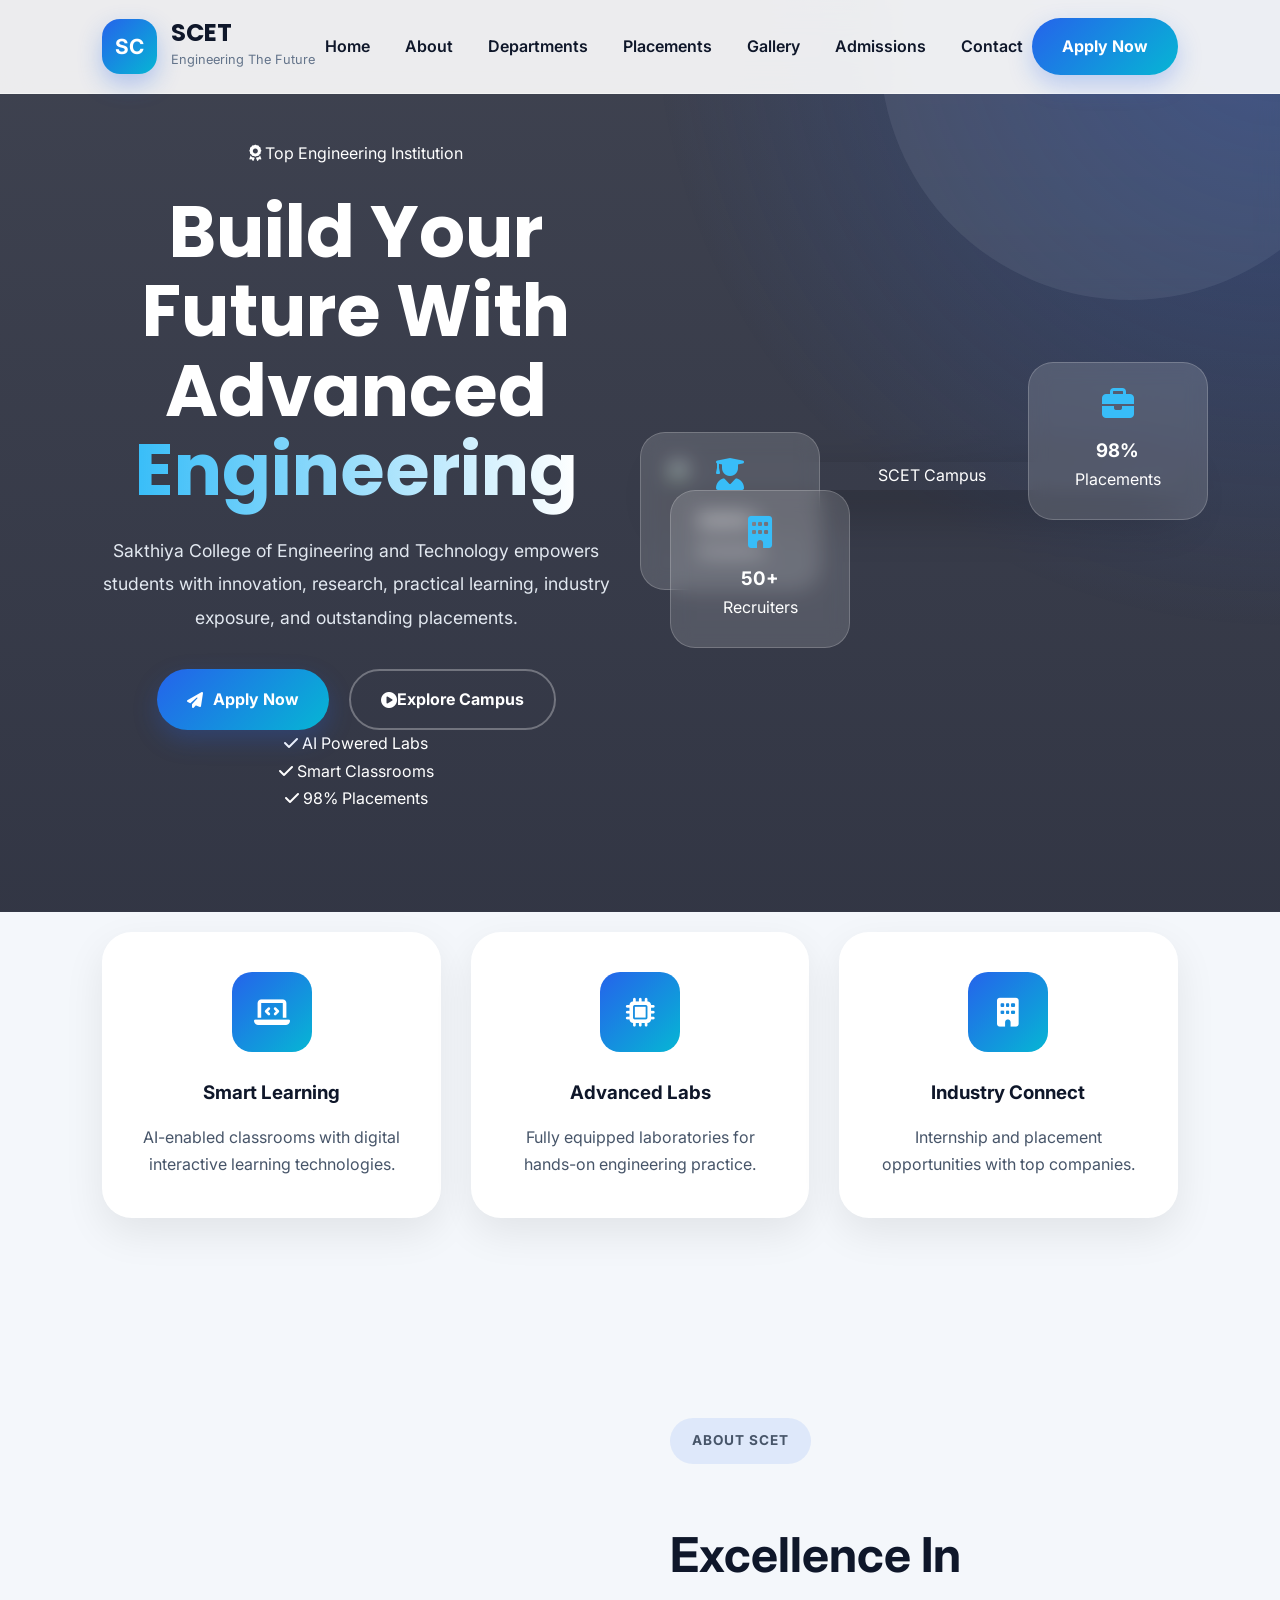
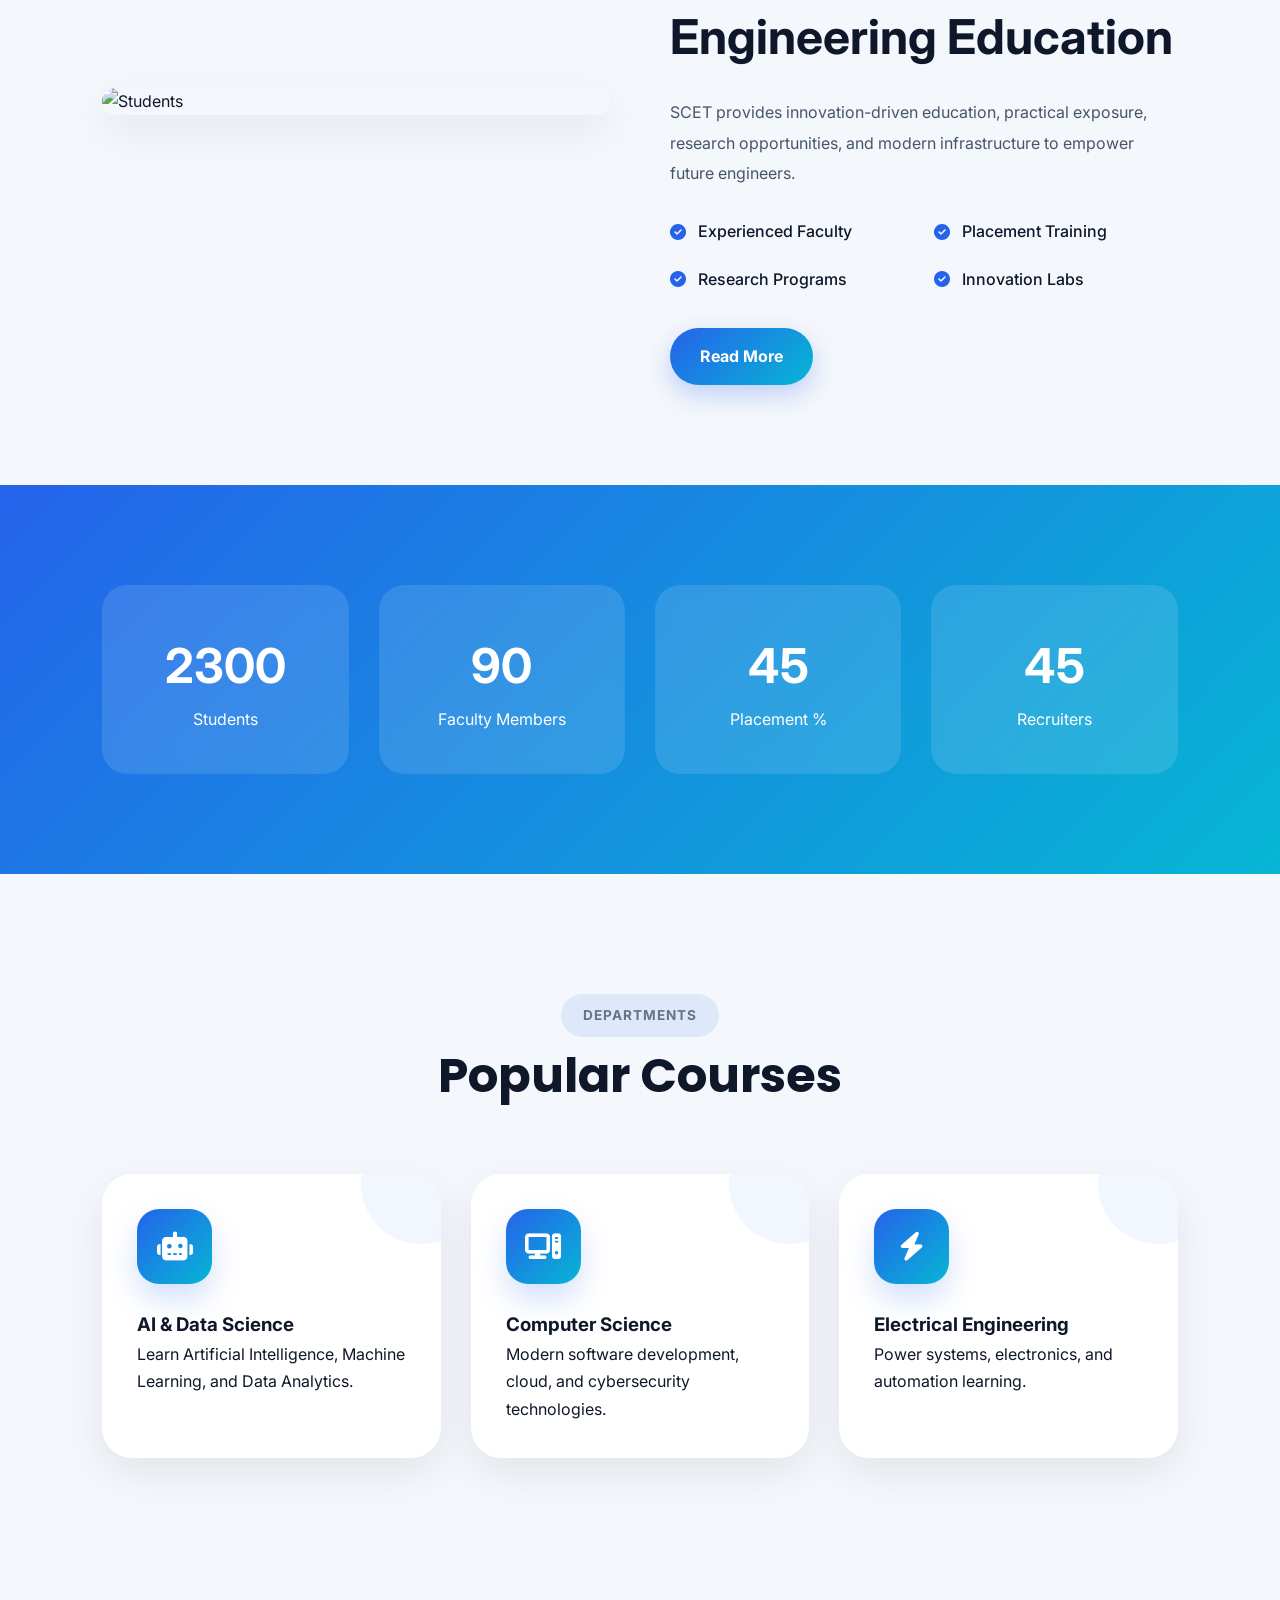
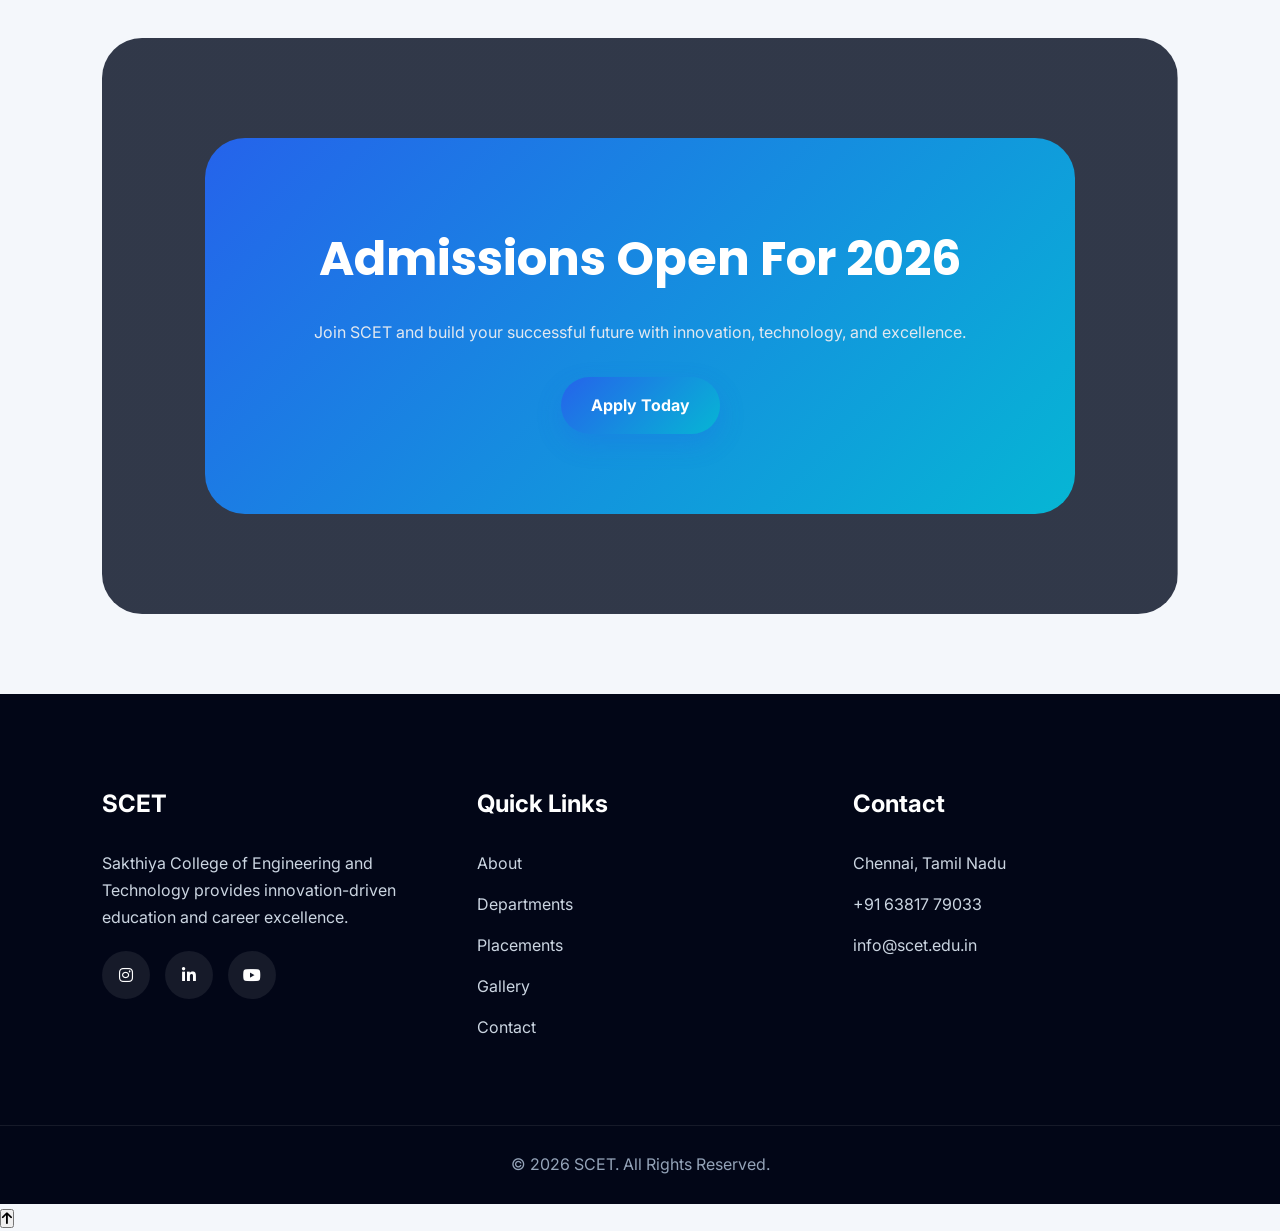
==== commit d6f8c422: "Update index.html" ====
--- a/index.html
+++ b/index.html
@@ -736,7 +736,7 @@
                 </p>
 
                 <p>
-                    +91 98765 43210
+                    +91 63817 79033
                 </p>
 
                 <p>
@@ -774,4 +774,4 @@
 
 </body>
 
-</html>+</html>
